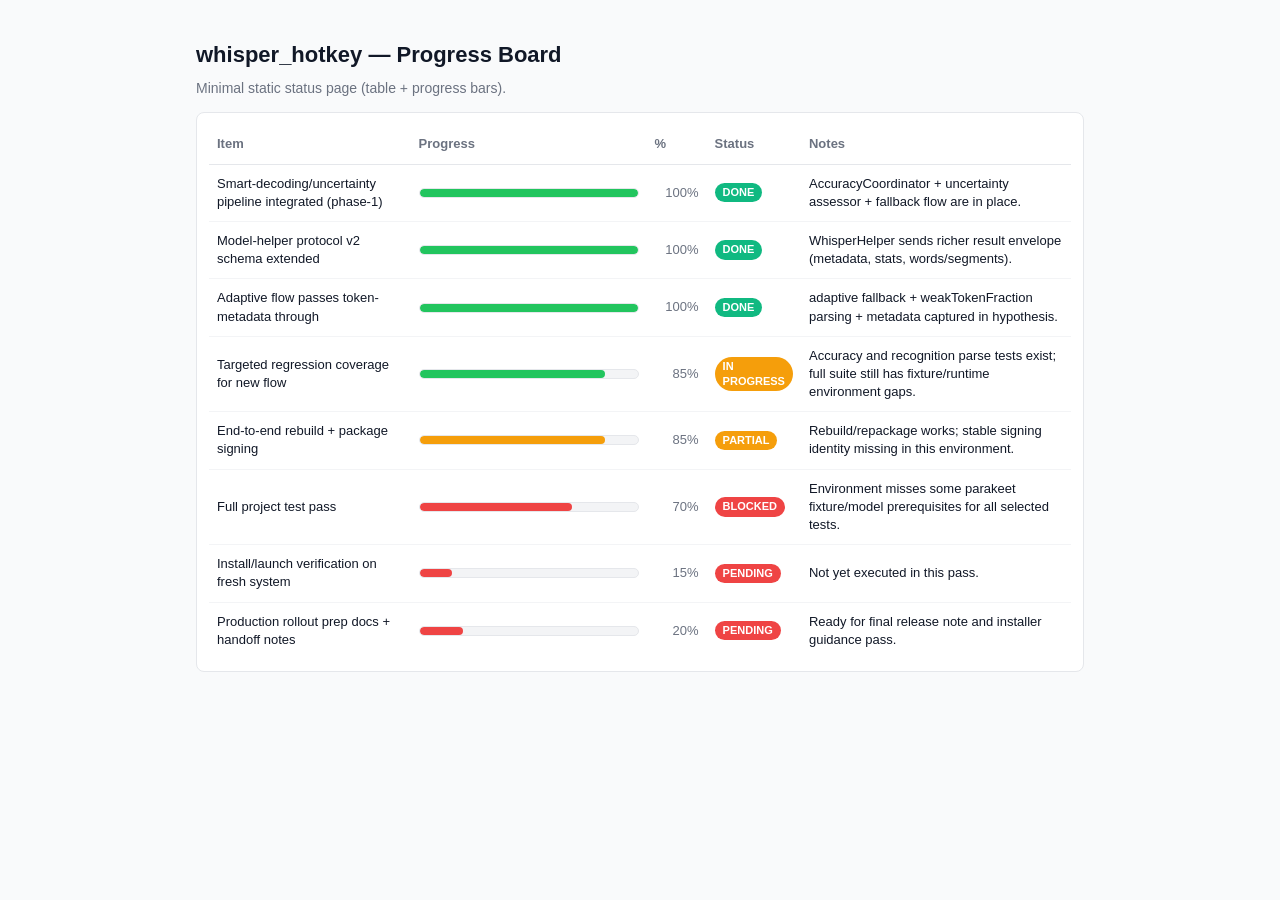
==== progress.html @ 1a12a176 "Add static progress status HTML page" ====
<!doctype html>
<html lang="en">
  <head>
    <meta charset="UTF-8" />
    <meta name="viewport" content="width=device-width, initial-scale=1" />
    <title>Whisper Hotkey Progress</title>
    <style>
      :root {
        --fg: #111827;
        --muted: #6b7280;
        --bg: #f9fafb;
        --card: #ffffff;
        --done: #10b981;
        --wip: #f59e0b;
        --todo: #ef4444;
        --border: #e5e7eb;
      }
      * { box-sizing: border-box; }
      body {
        margin: 0;
        font: 14px/1.4 -apple-system, BlinkMacSystemFont, "Segoe UI", sans-serif;
        color: var(--fg);
        background: var(--bg);
      }
      .page {
        max-width: 920px;
        margin: 24px auto;
        padding: 16px;
      }
      h1 {
        margin: 0 0 8px;
        font-size: 22px;
      }
      p.subtitle { color: var(--muted); margin-top: 0; }
      .card {
        background: var(--card);
        border: 1px solid var(--border);
        border-radius: 8px;
        padding: 12px;
      }
      table {
        width: 100%;
        border-collapse: collapse;
        font-size: 13px;
      }
      th, td { padding: 10px 8px; text-align: left; }
      thead th {
        border-bottom: 1px solid var(--border);
        color: var(--muted);
        font-weight: 600;
      }
      tbody tr + tr td {
        border-top: 1px solid #f3f4f6;
      }
      .label { max-width: 460px; }
      .bar-wrap {
        width: 220px;
        height: 10px;
        border-radius: 999px;
        background: #f3f4f6;
        overflow: hidden;
        border: 1px solid var(--border);
      }
      .bar {
        height: 100%;
        border-radius: inherit;
      }
      .bar.d10 { background: #10b981; }
      .bar.d80 { background: #22c55e; }
      .bar.d90 { background: #22c55e; }
      .bar.wip { background: #f59e0b; }
      .bar.todo { background: #ef4444; }
      .pill {
        display: inline-block;
        border-radius: 999px;
        padding: 2px 8px;
        color: #fff;
        font-size: 11px;
        font-weight: 600;
      }
      .pill.done { background: var(--done); }
      .pill.wip { background: var(--wip); }
      .pill.todo { background: var(--todo); }
      .status { width: 90px; }
      .pct { width: 60px; text-align: right; color: var(--muted); }
    </style>
  </head>
  <body>
    <div class="page">
      <h1>whisper_hotkey — Progress Board</h1>
      <p class="subtitle">Minimal static status page (table + progress bars).</p>
      <div class="card">
        <table>
          <thead>
            <tr>
              <th>Item</th>
              <th>Progress</th>
              <th>%</th>
              <th>Status</th>
              <th>Notes</th>
            </tr>
          </thead>
          <tbody>
            <tr>
              <td class="label">Smart-decoding/uncertainty pipeline integrated (phase-1)</td>
              <td><div class="bar-wrap"><div class="bar d90" style="width: 100%;"></div></div></td>
              <td class="pct">100%</td>
              <td class="status"><span class="pill done">DONE</span></td>
              <td>AccuracyCoordinator + uncertainty assessor + fallback flow are in place.</td>
            </tr>
            <tr>
              <td class="label">Model-helper protocol v2 schema extended</td>
              <td><div class="bar-wrap"><div class="bar d80" style="width: 100%;"></div></div></td>
              <td class="pct">100%</td>
              <td class="status"><span class="pill done">DONE</span></td>
              <td>WhisperHelper sends richer result envelope (metadata, stats, words/segments).</td>
            </tr>
            <tr>
              <td class="label">Adaptive flow passes token-metadata through</td>
              <td><div class="bar-wrap"><div class="bar d80" style="width: 100%;"></div></div></td>
              <td class="pct">100%</td>
              <td class="status"><span class="pill done">DONE</span></td>
              <td>adaptive fallback + weakTokenFraction parsing + metadata captured in hypothesis.</td>
            </tr>
            <tr>
              <td class="label">Targeted regression coverage for new flow</td>
              <td><div class="bar-wrap"><div class="bar d80" style="width: 85%;"></div></div></td>
              <td class="pct">85%</td>
              <td class="status"><span class="pill wip">IN PROGRESS</span></td>
              <td>Accuracy and recognition parse tests exist; full suite still has fixture/runtime environment gaps.</td>
            </tr>
            <tr>
              <td class="label">End-to-end rebuild + package signing</td>
              <td><div class="bar-wrap"><div class="bar wip" style="width: 85%;"></div></div></td>
              <td class="pct">85%</td>
              <td class="status"><span class="pill wip">PARTIAL</span></td>
              <td>Rebuild/repackage works; stable signing identity missing in this environment.</td>
            </tr>
            <tr>
              <td class="label">Full project test pass</td>
              <td><div class="bar-wrap"><div class="bar todo" style="width: 70%;"></div></div></td>
              <td class="pct">70%</td>
              <td class="status"><span class="pill todo">BLOCKED</span></td>
              <td>Environment misses some parakeet fixture/model prerequisites for all selected tests.</td>
            </tr>
            <tr>
              <td class="label">Install/launch verification on fresh system</td>
              <td><div class="bar-wrap"><div class="bar todo" style="width: 15%;"></div></div></td>
              <td class="pct">15%</td>
              <td class="status"><span class="pill todo">PENDING</span></td>
              <td>Not yet executed in this pass.</td>
            </tr>
            <tr>
              <td class="label">Production rollout prep docs + handoff notes</td>
              <td><div class="bar-wrap"><div class="bar todo" style="width: 20%;"></div></div></td>
              <td class="pct">20%</td>
              <td class="status"><span class="pill todo">PENDING</span></td>
              <td>Ready for final release note and installer guidance pass.</td>
            </tr>
          </tbody>
        </table>
      </div>
    </div>
  </body>
</html>
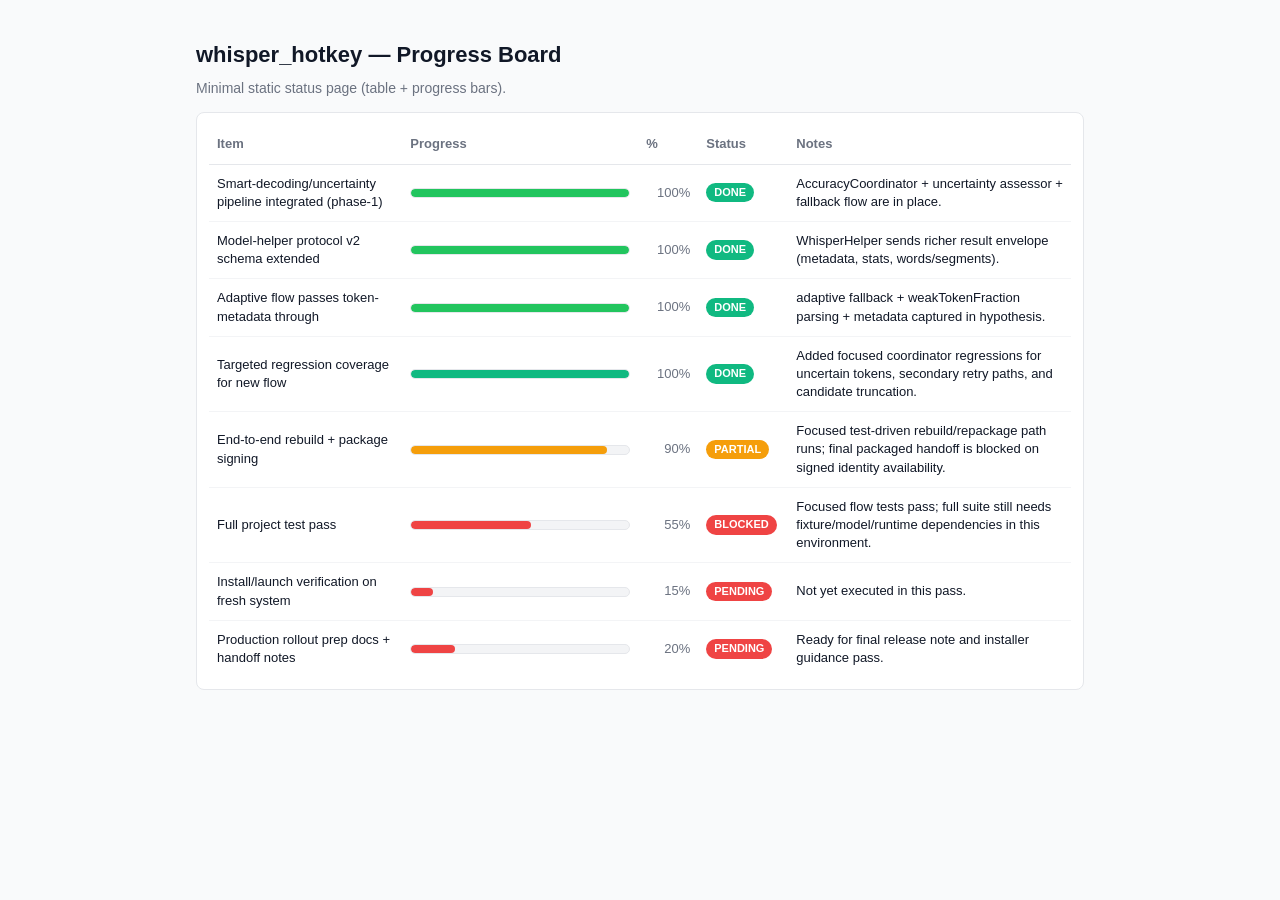
==== commit 0948a2a6: "fix: start the hotkey tap on the Accessibility grant it actually needs 3.7.0 removed Input Monitorin" ====
--- a/progress.html
+++ b/progress.html
@@ -124,28 +124,28 @@
             </tr>
             <tr>
               <td class="label">Targeted regression coverage for new flow</td>
-              <td><div class="bar-wrap"><div class="bar d80" style="width: 85%;"></div></div></td>
-              <td class="pct">85%</td>
-              <td class="status"><span class="pill wip">IN PROGRESS</span></td>
-              <td>Accuracy and recognition parse tests exist; full suite still has fixture/runtime environment gaps.</td>
+              <td><div class="bar-wrap"><div class="bar d10" style="width: 100%;"></div></div></td>
+              <td class="pct">100%</td>
+              <td class="status"><span class="pill done">DONE</span></td>
+              <td>Added focused coordinator regressions for uncertain tokens, secondary retry paths, and candidate truncation.</td>
             </tr>
             <tr>
               <td class="label">End-to-end rebuild + package signing</td>
-              <td><div class="bar-wrap"><div class="bar wip" style="width: 85%;"></div></div></td>
-              <td class="pct">85%</td>
+              <td><div class="bar-wrap"><div class="bar wip" style="width: 90%;"></div></div></td>
+              <td class="pct">90%</td>
               <td class="status"><span class="pill wip">PARTIAL</span></td>
-              <td>Rebuild/repackage works; stable signing identity missing in this environment.</td>
+              <td>Focused test-driven rebuild/repackage path runs; final packaged handoff is blocked on signed identity availability.</td>
             </tr>
             <tr>
               <td class="label">Full project test pass</td>
-              <td><div class="bar-wrap"><div class="bar todo" style="width: 70%;"></div></div></td>
-              <td class="pct">70%</td>
+              <td><div class="bar-wrap"><div class="bar todo" style="width: 55%;"></div></div></td>
+              <td class="pct">55%</td>
               <td class="status"><span class="pill todo">BLOCKED</span></td>
-              <td>Environment misses some parakeet fixture/model prerequisites for all selected tests.</td>
+              <td>Focused flow tests pass; full suite still needs fixture/model/runtime dependencies in this environment.</td>
             </tr>
             <tr>
               <td class="label">Install/launch verification on fresh system</td>
-              <td><div class="bar-wrap"><div class="bar todo" style="width: 15%;"></div></div></td>
+              <td><div class="bar-wrap"><div class="bar todo" style="width: 10%;"></div></div></td>
               <td class="pct">15%</td>
               <td class="status"><span class="pill todo">PENDING</span></td>
               <td>Not yet executed in this pass.</td>
